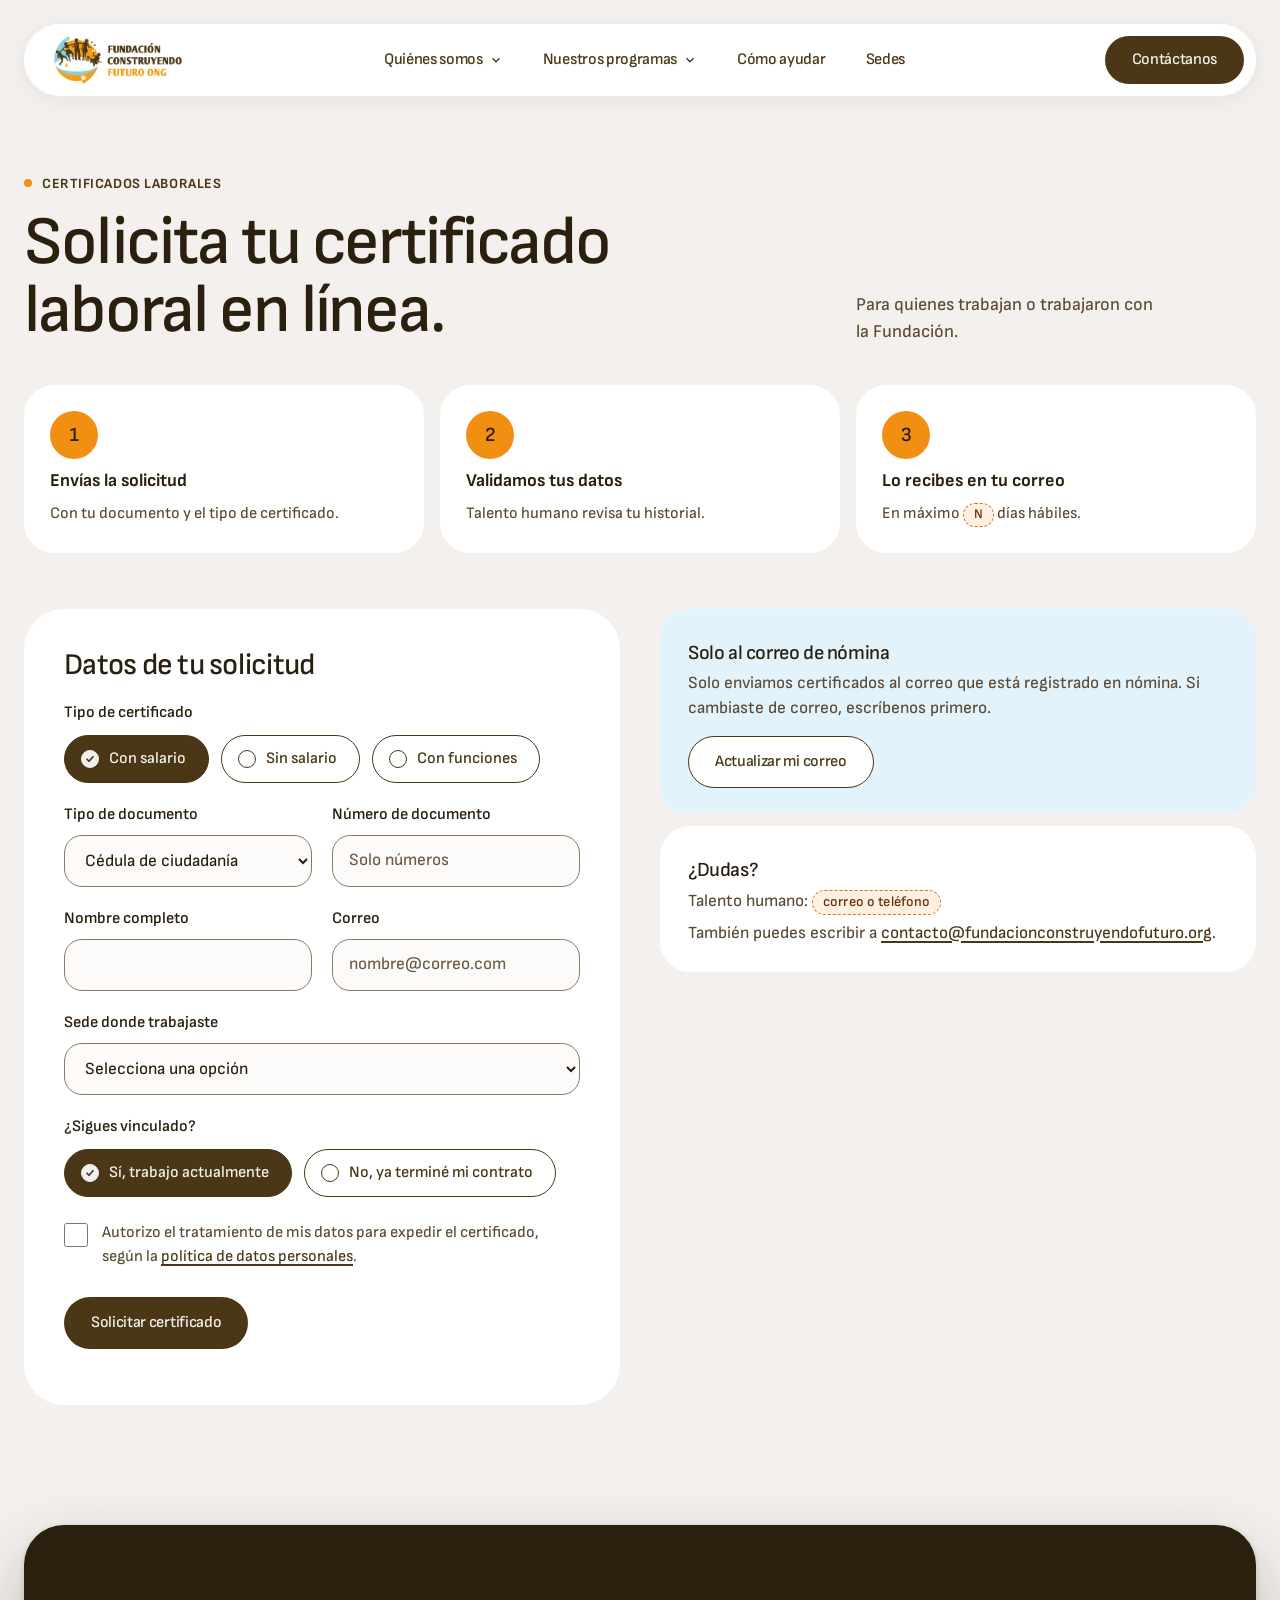
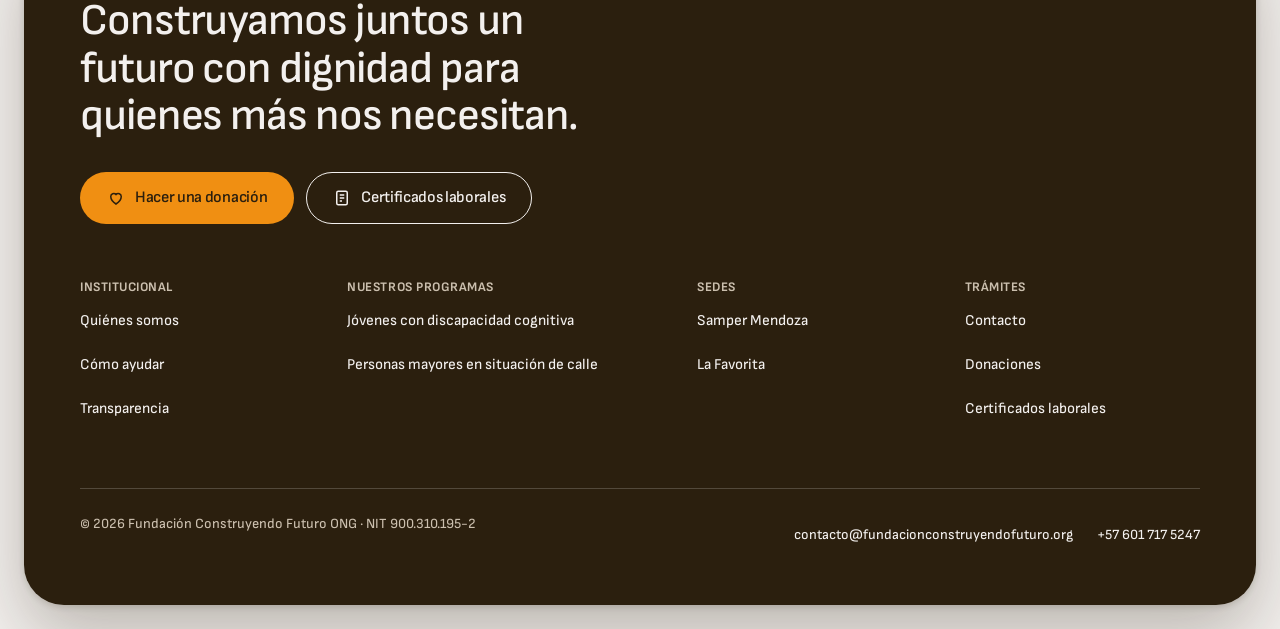
==== certificados.html @ d1c0255c "Web nueva Fundación Construyendo Futuro v1.2 (propuesta B, en revisión) Sitio estático de 10 páginas" ====
<!doctype html>
<html lang="es">
<head>
<meta charset="utf-8">
<meta name="viewport" content="width=device-width, initial-scale=1">
<title>Certificados laborales — Fundación Construyendo Futuro</title>
<meta name="description" content="Solicita en línea tu certificado laboral de la Fundación Construyendo Futuro. Se envía al correo registrado en nómina.">
<meta name="theme-color" content="#F3F0EE">
<meta name="robots" content="noindex, nofollow">
<meta property="og:title" content="Certificados laborales — Fundación Construyendo Futuro">
<meta property="og:description" content="Solicita en línea tu certificado laboral de la Fundación Construyendo Futuro. Se envía al correo registrado en nómina.">
<meta property="og:type" content="website">
<meta property="og:locale" content="es_CO">
<link rel="icon" href="assets/img/logo-fcf.png">
<link rel="preconnect" href="https://fonts.googleapis.com">
<link rel="preconnect" href="https://fonts.gstatic.com" crossorigin>
<link rel="stylesheet" href="https://fonts.googleapis.com/css2?family=Sofia+Sans:wght@400..800&amp;display=swap">
<link rel="stylesheet" href="assets/css/styles.css">
<script>document.documentElement.classList.add('js');</script>
</head>
<body>
<a class="skip-link" href="#contenido">Saltar al contenido</a>

<header class="site-header">
  <nav class="nav" aria-label="Principal">
    <a class="nav__brand" href="index.html" aria-label="Fundación Construyendo Futuro, inicio">
      <img src="assets/img/logo-fcf.png" alt="Fundación Construyendo Futuro ONG" width="133" height="52">
    </a>

    <button class="nav__toggle" type="button" data-nav-toggle aria-expanded="false" aria-controls="nav-panel" aria-label="Abrir menú">
      <svg class="ico-open" width="22" height="22" viewBox="0 0 24 24" aria-hidden="true" fill="none" stroke="currentColor" stroke-width="2.2" stroke-linecap="round"><path d="M4 7h16M4 12h16M4 17h16"/></svg>
      <svg class="ico-close" width="22" height="22" viewBox="0 0 24 24" aria-hidden="true" fill="none" stroke="currentColor" stroke-width="2.2" stroke-linecap="round"><path d="M6 6l12 12M18 6L6 18"/></svg>
    </button>

    <div class="nav__panel" id="nav-panel" data-nav-panel>
      <ul class="nav__links">
        <li class="dropdown" data-dropdown>
          <button class="nav__link" type="button" data-dropdown-btn aria-expanded="false" aria-controls="menu-quienes">Quiénes somos <svg class="nav__chevron" width="14" height="14" viewBox="0 0 24 24" aria-hidden="true" fill="none" stroke="currentColor" stroke-width="2.4"><path d="M6 9l6 6 6-6"/></svg></button>
          <div class="dropdown__menu" id="menu-quienes">
            <a class="dropdown__item" href="index.html#nosotros"><strong>Nuestro propósito</strong><span>A quién acompañamos y por qué</span></a>
            <a class="dropdown__item" href="transparencia.html"><strong>Transparencia</strong><span>Informes de gestión y política de datos</span></a>
          </div>
        </li>
        <li class="dropdown" data-dropdown>
          <button class="nav__link" type="button" data-dropdown-btn aria-expanded="false" aria-controls="menu-programas">Nuestros programas <svg class="nav__chevron" width="14" height="14" viewBox="0 0 24 24" aria-hidden="true" fill="none" stroke="currentColor" stroke-width="2.4"><path d="M6 9l6 6 6-6"/></svg></button>
          <div class="dropdown__menu" id="menu-programas">
            <a class="dropdown__item" href="programa-jovenes.html"><strong>Jóvenes con discapacidad cognitiva</strong><span>Nuestro primer programa</span></a>
            <a class="dropdown__item" href="programa-personas-mayores.html"><strong>Personas mayores</strong><span>En situación de calle</span></a>
          </div>
        </li>
        <li><a class="nav__link" href="como-ayudar.html">Cómo ayudar</a></li>
        <li><a class="nav__link" href="sedes.html">Sedes</a></li>
      </ul>
      <a class="btn btn-primary nav__cta" href="contacto.html">Contáctanos</a>
    </div>
  </nav>
</header>

<main id="contenido">

<section class="page-hero container-wide" aria-labelledby="h-cert">
  <div class="head" data-reveal>
    <div class="head__main">
      <span class="eyebrow">Certificados laborales</span>
      <h1 id="h-cert">Solicita tu certificado laboral en línea.</h1>
    </div>
    <p class="head__aside">Para quienes trabajan o trabajaron con la Fundación.</p>
  </div>

  <ol class="three-steps" style="list-style:none;padding:0">
    <li class="s" data-reveal><span class="n" aria-hidden="true">1</span><strong>Envías la solicitud</strong><p>Con tu documento y el tipo de certificado.</p></li>
    <li class="s" data-reveal><span class="n" aria-hidden="true">2</span><strong>Validamos tus datos</strong><p>Talento humano revisa tu historial.</p></li>
    <li class="s" data-reveal><span class="n" aria-hidden="true">3</span><strong>Lo recibes en tu correo</strong><p>En máximo <span class="pendiente">N</span> días hábiles.</p></li>
  </ol>

  <div class="form-layout">
    <div class="form-card" data-reveal>
      <form data-form data-webhook="" novalidate>
        <div class="form-body">
          <h2>Datos de tu solicitud</h2>
          <fieldset class="field">
            <legend>Tipo de certificado</legend>
            <div class="options"><div class="opt"><input type="radio" id="tipo-salario" name="tipo" value="salario" checked><label for="tipo-salario">Con salario</label></div><div class="opt"><input type="radio" id="tipo-sin-salario" name="tipo" value="sin-salario"><label for="tipo-sin-salario">Sin salario</label></div><div class="opt"><input type="radio" id="tipo-funciones" name="tipo" value="funciones"><label for="tipo-funciones">Con funciones</label></div></div>
          </fieldset>

          <div class="grid-2">
            <div class="field"><label for="tipo-doc">Tipo de documento</label>
              <select class="select" id="tipo-doc" name="tipo_documento" required>
                <option value="cc">Cédula de ciudadanía</option>
                <option value="ce">Cédula de extranjería</option>
                <option value="pasaporte">Pasaporte</option>
                <option value="ppt">PPT</option>
              </select><p class="error" role="alert"></p></div>
            <div class="field"><label for="num-doc">Número de documento</label>
              <input class="input" id="num-doc" name="numero_documento" type="text" inputmode="numeric" data-digits autocomplete="off" placeholder="Solo números" required>
              <p class="error" role="alert"></p></div>
          </div>
          <div class="grid-2">
            <div class="field"><label for="nombre">Nombre completo</label><input class="input" id="nombre" name="nombre" type="text" autocomplete="name" required><p class="error" role="alert"></p></div>
            <div class="field"><label for="correo">Correo</label><input class="input" id="correo" name="correo" type="email" autocomplete="email" required placeholder="nombre@correo.com" inputmode="email"><p class="error" role="alert"></p></div>
          </div>
          <div class="field"><label for="sede">Sede donde trabajaste</label>
            <select class="select" id="sede" name="sede" required>
              <option value="">Selecciona una opción</option>
              <option value="samper-mendoza">Samper Mendoza</option>
              <option value="la-favorita">La Favorita</option>
              <option value="administrativa">Área administrativa</option>
            </select><p class="error" role="alert"></p></div>

          <fieldset class="field">
            <legend>¿Sigues vinculado?</legend>
            <div class="options"><div class="opt"><input type="radio" id="vinculado-si" name="vinculado" value="si" checked><label for="vinculado-si">Sí, trabajo actualmente</label></div><div class="opt"><input type="radio" id="vinculado-no" name="vinculado" value="no"><label for="vinculado-no">No, ya terminé mi contrato</label></div></div>
          </fieldset>

          <div class="hp" aria-hidden="true"><label>No llenar este campo <input type="text" name="empresa_web" tabindex="-1" autocomplete="off"></label></div>

          <div class="consent">
            <div class="consent__row">
              <input type="checkbox" id="autoriza" name="autorizacion" required data-msg="Necesitamos tu autorización para procesar la solicitud.">
              <label for="autoriza">Autorizo el tratamiento de mis datos para expedir el certificado, según la <a href="transparencia.html#datos">política de datos personales</a>.</label>
            </div>
            <p class="error" role="alert"></p>
          </div>

          <div class="form-actions"><button class="btn btn-primary" type="submit">Solicitar certificado</button></div>
          <p class="form-status" role="status" aria-live="polite"></p>
        </div>

        <div class="thanks" role="status">
          <h2>Recibimos tu solicitud.</h2>
          <p>Te enviaremos el certificado al correo registrado en nómina en máximo <span class="pendiente">N</span> días hábiles.</p>
          <button class="btn btn-outline" type="button" data-again>Hacer otra solicitud</button>
        </div>
      </form>
    </div>

    <div class="aside-cards">
      <div class="info-card info-card--sky" data-reveal>
        
        <h3 style="margin-top:6px">Solo al correo de nómina</h3>
        <p>Solo enviamos certificados al correo que está registrado en nómina. Si cambiaste de correo, escríbenos primero.</p>
        <a class="btn btn-outline" href="contacto.html?motivo=otro" style="margin-top:8px">Actualizar mi correo</a>
      </div>
      <div class="info-card" data-reveal>
        
        <h3 style="margin-top:6px">¿Dudas?</h3>
        <p>Talento humano: <span class="pendiente">correo o teléfono</span></p>
        <p>También puedes escribir a <a href="mailto:contacto@fundacionconstruyendofuturo.org">contacto@fundacionconstruyendofuturo.org</a>.</p>
      </div>
    </div>
  </div>
</section>

</main>

<footer class="site-footer on-dark">
  <div class="footer__inner">
    <div class="footer__top">
      <p class="footer__claim">Construyamos juntos un futuro con dignidad para quienes más nos necesitan.</p>
      <div class="footer__actions">
        <a class="btn btn-donate" href="donaciones.html"><svg width="18" height="18" viewBox="0 0 24 24" aria-hidden="true" fill="none" stroke="currentColor" stroke-width="2"><path d="M12 20s-7-4.4-7-10a4 4 0 0 1 7-2.6A4 4 0 0 1 19 10c0 5.6-7 10-7 10z"/></svg> Hacer una donación</a>
        <a class="btn btn-outline-light" href="certificados.html"><svg width="18" height="18" viewBox="0 0 24 24" aria-hidden="true" fill="none" stroke="currentColor" stroke-width="2"><rect x="5" y="3" width="14" height="18" rx="2"/><path d="M9 8h6M9 12h6M9 16h3"/></svg> Certificados laborales</a>
      </div>
    </div>

    <div class="footer__cols">
      <nav class="footer__col" aria-labelledby="f-inst">
        <h2 id="f-inst">Institucional</h2>
        <a href="index.html#nosotros">Quiénes somos</a>
        <a href="como-ayudar.html">Cómo ayudar</a>
        <a href="transparencia.html">Transparencia</a>
      </nav>
      <nav class="footer__col footer__col--programs" aria-labelledby="f-prog">
        <h2 id="f-prog">Nuestros programas</h2>
        <a href="programa-jovenes.html">Jóvenes con discapacidad cognitiva</a>
        <a href="programa-personas-mayores.html">Personas mayores en situación de calle</a>
      </nav>
      <nav class="footer__col" aria-labelledby="f-sedes">
        <h2 id="f-sedes">Sedes</h2>
        <a href="sedes.html#samper-mendoza">Samper Mendoza</a>
        <a href="sedes.html#la-favorita">La Favorita</a>
      </nav>
      <nav class="footer__col" aria-labelledby="f-tram">
        <h2 id="f-tram">Trámites</h2>
        <a href="contacto.html">Contacto</a>
        <a href="donaciones.html">Donaciones</a>
        <a href="certificados.html">Certificados laborales</a>
      </nav>
    </div>

    <div class="footer__legal">
      <span>© 2026 Fundación Construyendo Futuro ONG · NIT 900.310.195-2</span>
      <span class="contact-links"><a href="mailto:contacto@fundacionconstruyendofuturo.org">contacto@fundacionconstruyendofuturo.org</a><a href="tel:+576017175247">+57 601 717 5247</a></span>
    </div>
  </div>
</footer>

<script src="assets/js/main.js" defer></script>
</body>
</html>
---- assets/css/styles.css ----
/* ==========================================================
   Fundación Construyendo Futuro ONG — styles.css
   Sistema de diseño: HANDOFF §3. Solo una fuente: Sofia Sans.
   ========================================================== */

/* ---------- Tokens ---------- */
:root {
  --ink: #2B1F0E;
  --brand-brown: #4B3616;
  --brand-orange: #F08F12;
  --brand-sky: #6CC0EB;
  --sky-soft: #E3F3FC;
  --orange-soft: #FDF1DD;
  --canvas: #F3F0EE;
  --canvas-lifted: #FCFBFA;
  --surface: #FFFFFF;
  --muted: #5C4A33;
  --hairline: #F1ECE4;
  --hairline-strong: #EAE3D8;
  --ghost: #E9E2D8;
  --footer-muted: #CBBFAE;

  --radius-pill: 999px;
  --radius-card: 30px;
  --radius-block: 40px;

  --ease-out: cubic-bezier(.2, .8, .2, 1);
  --ease-out-strong: cubic-bezier(.23, 1, .32, 1);

  --shadow-nav: 0 4px 24px rgba(43, 31, 14, .06);
  --shadow-pop: 0 24px 48px rgba(43, 31, 14, .14);
  --shadow-sat: 0 8px 20px rgba(43, 31, 14, .10);

  --maxw: 1240px;
  --maxw-wide: 1288px;
}

/* ---------- Base ---------- */
*, *::before, *::after { box-sizing: border-box; }

html { scroll-behavior: smooth; -webkit-text-size-adjust: 100%; }

body {
  margin: 0;
  background: var(--canvas);
  color: var(--ink);
  font-family: 'Sofia Sans', system-ui, -apple-system, 'Segoe UI', sans-serif;
  font-size: 1.125rem;
  font-weight: 450;
  line-height: 1.5;
  overflow-x: hidden;
}

img, svg { max-width: 100%; }
img { display: block; height: auto; }

a { color: var(--brand-brown); }
@media (hover: hover) and (pointer: fine) {
  a:hover { color: var(--ink); }
}


:focus-visible {
  outline: 3px solid var(--brand-brown);
  outline-offset: 3px;
}
/* En fondos oscuros el foco cambia de color para mantener contraste */
.on-dark :focus-visible { outline-color: var(--canvas); }

.skip-link {
  position: absolute;
  left: 16px;
  top: -80px;
  z-index: 100;
  background: var(--brand-brown);
  color: var(--canvas);
  padding: 12px 20px;
  border-radius: var(--radius-pill);
  text-decoration: none;
  font-weight: 600;
}
.skip-link:focus { top: 16px; }

.sr-only {
  position: absolute !important;
  width: 1px; height: 1px;
  margin: -1px; padding: 0;
  overflow: hidden;
  clip: rect(0, 0, 0, 0);
  white-space: nowrap;
  border: 0;
}

/* ---------- Tipografía ---------- */
h1, h2, h3, h4 { margin: 0; color: var(--ink); font-weight: 500; }

h1 { font-size: clamp(2.5rem, 6vw, 4.25rem); line-height: 1; letter-spacing: -0.03em; }
h2 { font-size: clamp(2rem, 4.2vw, 2.75rem); line-height: 1.08; letter-spacing: -0.025em; }
h3 { font-size: clamp(1.375rem, 2.4vw, 1.75rem); line-height: 1.2; letter-spacing: -0.02em; }

p { margin: 0; }
.lead { color: var(--muted); }
.num { font-variant-numeric: tabular-nums; }

/* Etiqueta (eyebrow) */
.eyebrow {
  display: inline-flex;
  align-items: center;
  gap: 10px;
  font-size: 0.875rem;
  font-weight: 700;
  letter-spacing: .04em;
  text-transform: uppercase;
  color: var(--brand-brown);
}
.eyebrow::before {
  content: "";
  width: 8px; height: 8px;
  border-radius: 50%;
  background: var(--brand-orange);
  flex: none;
}

/* ---------- Layout ---------- */
.container { max-width: var(--maxw); margin: 0 auto; padding: 0 24px; }
.container-wide { max-width: var(--maxw-wide); margin: 0 auto; padding: 0 24px; }

.section { padding-top: 120px; position: relative; }

/* Palabra gigante de fondo (decorativa, aria-hidden en el HTML) */
.ghost-word {
  position: absolute;
  top: 56px;
  font-size: clamp(6rem, 14vw, 11.25rem);
  font-weight: 600;
  letter-spacing: -0.04em;
  line-height: 1;
  color: var(--ghost);
  white-space: nowrap;
  pointer-events: none;
  user-select: none;
}

/* ---------- Botones ---------- */
.btn {
  display: inline-flex;
  align-items: center;
  justify-content: center;
  gap: 10px;
  min-height: 52px;
  padding: 0 26px;
  border-radius: var(--radius-pill);
  border: 1.5px solid transparent;
  font: inherit;
  font-weight: 500;
  font-size: 1rem;
  letter-spacing: -0.02em;
  text-decoration: none;
  cursor: pointer;
  transition: transform 160ms var(--ease-out), background-color 160ms var(--ease-out);
}
.btn:active { transform: scale(.97); }

/* .btn.btn-* (0,2,0 / 0,3,0 en hover) gana siempre, tanto para <a> como para <button>,  a reglas genéricas como
   `a:hover` o `.site-footer a`; así el color del texto nunca se pierde. */
.btn.btn-primary { color: var(--canvas); }
@media (hover: hover) and (pointer: fine) {
  .btn.btn-primary:hover { color: var(--canvas); }
}
.btn-primary { background: var(--brand-brown); }
@media (hover: hover) and (pointer: fine) {
  .btn-primary:hover { background: var(--ink); }
}


.btn.btn-outline { color: var(--brand-brown); }
@media (hover: hover) and (pointer: fine) {
  .btn.btn-outline:hover { color: var(--brand-brown); }
}

.btn-outline { background: var(--surface); border-color: var(--brand-brown); }
@media (hover: hover) and (pointer: fine) {
  .btn-outline:hover { background: var(--canvas-lifted); }
}


.btn.btn-donate { color: var(--ink); }
@media (hover: hover) and (pointer: fine) {
  .btn.btn-donate:hover { color: var(--ink); }
}

.btn-donate { background: var(--brand-orange); font-weight: 600; }
@media (hover: hover) and (pointer: fine) {
  .btn-donate:hover { background: #F59B2C; }
}


.btn.btn-outline-light { color: var(--canvas); }
@media (hover: hover) and (pointer: fine) {
  .btn.btn-outline-light:hover { color: var(--canvas); }
}

.btn-outline-light { border-color: var(--canvas); background: transparent; }
@media (hover: hover) and (pointer: fine) {
  .btn-outline-light:hover { background: rgba(243, 240, 238, .1); }
}


.btn svg { flex: none; }

/* Botón satélite (flecha pegada a los retratos circulares) */
.sat {
  position: absolute;
  width: 58px; height: 58px;
  border-radius: 50%;
  background: var(--surface);
  box-shadow: var(--shadow-sat);
  display: flex;
  align-items: center;
  justify-content: center;
  color: var(--ink);
  transition: transform 220ms var(--ease-out);
}
@media (hover: hover) and (pointer: fine) {
  .sat:hover { transform: translateX(4px); color: var(--ink); }
}


/* ---------- Retratos y marcadores de foto ---------- */
.portrait { position: relative; border-radius: 50%; overflow: hidden; }
.portrait img { width: 100%; height: 100%; object-fit: cover; transition: transform 400ms var(--ease-out-strong); }
@media (hover: hover) and (pointer: fine) {
  .portrait:hover img { transform: scale(1.03); }
}


/* ---------- Datos pendientes (HANDOFF §7) ---------- */
.pendiente {
  display: inline-block;
  border: 1.5px dashed #D9731A;
  background: #FFF0E2;
  color: #6B3410;
  border-radius: var(--radius-pill);
  padding: 1px 10px;
  font-size: .82em;
  font-weight: 600;
  letter-spacing: .01em;
}

.ph-img {
  background-color: #E6DED2;
  background-image:
    radial-gradient(circle at 30% 30%, rgba(255, 255, 255, .55), transparent 60%),
    repeating-linear-gradient(135deg, rgba(75, 54, 22, .05) 0 14px, transparent 14px 28px);
}

/* ==========================================================
   HEADER — cápsula flotante
   ========================================================== */
.site-header { padding: 24px 24px 0; position: relative; z-index: 50; }

.nav {
  max-width: var(--maxw);
  margin: 0 auto;
  background: var(--surface);
  border-radius: var(--radius-pill);
  box-shadow: var(--shadow-nav);
  padding: 10px 12px 10px 28px;
  display: flex;
  align-items: center;
  justify-content: space-between;
  gap: 12px 24px;
}

.nav__brand { display: flex; align-items: center; flex: none; }
.nav__brand img { height: 52px; width: auto; }

.nav__links {
  display: flex;
  align-items: center;
  gap: 4px 36px;
  list-style: none;
  margin: 0;
  padding: 0;
}

.nav__link {
  display: inline-flex;
  align-items: center;
  gap: 6px;
  min-height: 44px;
  padding: 0 2px;
  background: none;
  border: 0;
  font: inherit;
  font-size: 1rem;
  font-weight: 500;
  letter-spacing: -0.02em;
  color: var(--brand-brown);
  text-decoration: none;
  cursor: pointer;
}
@media (hover: hover) and (pointer: fine) {
  .nav__link:hover {
  color: var(--ink);
  text-decoration: underline;
  text-decoration-color: var(--brand-orange);
  text-decoration-thickness: 2px;
  text-underline-offset: 8px;
}
}

.nav__link[aria-current="page"] {
  color: var(--ink);
  text-decoration: underline;
  text-decoration-color: var(--brand-orange);
  text-decoration-thickness: 2px;
  text-underline-offset: 8px;
}

.nav__chevron { transition: transform 200ms var(--ease-out); }
.nav__link[aria-expanded="true"] .nav__chevron { transform: rotate(180deg); }

.nav__cta { flex: none; min-height: 48px; padding: 0 26px; }

/* Desplegable "Quiénes somos" */
.dropdown { position: relative; }

.dropdown__menu {
  position: absolute;
  top: 54px;
  left: -16px;
  z-index: 20;
  min-width: 270px;
  background: var(--surface);
  border-radius: 24px;
  box-shadow: var(--shadow-pop);
  padding: 8px;
  display: flex;
  flex-direction: column;
  opacity: 0;
  transform: translateY(-6px);
  visibility: hidden;
  pointer-events: none;
  transform-origin: top left;
  transition: opacity 120ms var(--ease-out), transform 120ms var(--ease-out), visibility 0s linear 120ms;
}
.dropdown.is-open .dropdown__menu {
  opacity: 1;
  transform: translateY(0);
  visibility: visible;
  pointer-events: auto;
  transition: opacity 180ms var(--ease-out), transform 180ms var(--ease-out), visibility 0s;
}

.dropdown__item {
  display: flex;
  flex-direction: column;
  gap: 2px;
  padding: 12px 16px;
  min-height: 44px;
  border-radius: 16px;
  text-decoration: none;
  color: var(--ink);
}
.dropdown__item strong { font-weight: 600; font-size: 1rem; }
.dropdown__item span { font-size: 0.875rem; color: var(--muted); }
@media (hover: hover) and (pointer: fine) {
  .dropdown__item:hover { background: var(--canvas-lifted); color: var(--ink); }
}


/* Botón hamburguesa (solo móvil) */
.nav__toggle {
  display: none;
  align-items: center;
  justify-content: center;
  width: 48px; height: 48px;
  border-radius: 50%;
  border: 0;
  background: var(--canvas);
  color: var(--brand-brown);
  cursor: pointer;
  transition: transform 160ms var(--ease-out);
}
.nav__toggle:active { transform: scale(.95); }
.nav__toggle .ico-close { display: none; }
.nav__toggle[aria-expanded="true"] .ico-open { display: none; }
.nav__toggle[aria-expanded="true"] .ico-close { display: block; }

/* Móvil / tablet: menú hamburguesa */
@media (max-width: 960px) {
  .nav {
    flex-wrap: wrap;
    border-radius: 32px;
    padding: 10px 12px 10px 20px;
  }
  .nav__toggle { display: inline-flex; margin-left: auto; }

  .nav__panel {
    display: none;
    flex-basis: 100%;
    flex-direction: column;
    gap: 8px;
    padding: 8px 8px 12px;
    border-top: 1px solid var(--hairline-strong);
    margin-top: 6px;
  }
  .nav__panel.is-open { display: flex; }

  .nav__links { flex-direction: column; align-items: stretch; gap: 0; }
  .nav__link { width: 100%; min-height: 52px; font-size: 1.125rem; justify-content: space-between; }
  .nav__link:hover, .nav__link[aria-current="page"] { text-decoration: none; }

  /* El desplegable pasa a ser un bloque en línea dentro del panel */
  .dropdown__menu {
    position: static;
    min-width: 0;
    box-shadow: none;
    background: var(--canvas-lifted);
    border-radius: 20px;
    display: none;
    opacity: 1;
    transform: none;
    visibility: visible;
    pointer-events: auto;
    transition: none;
  }
  .dropdown.is-open .dropdown__menu { display: flex; transition: none; }

  .nav__panel .btn { width: 100%; }
}
@media (min-width: 961px) {
  .nav__panel { display: contents; }
}

/* ==========================================================
   FOOTER
   ========================================================== */
.site-footer {
  background: var(--ink);
  color: var(--canvas);
  width: calc(100% - 48px);
  max-width: var(--maxw);
  margin: 120px auto 24px;
  border-radius: var(--radius-block);
  /* Sombra en dos capas: contacto cercano + elevación amplia, para que se despegue de la página */
  box-shadow: 0 2px 6px rgba(43, 31, 14, .16), 0 30px 70px rgba(43, 31, 14, .28);
  position: relative;
  overflow: hidden;
}
@media (max-width: 700px) {
  .site-footer { width: calc(100% - 24px); border-radius: 32px; margin-top: 88px; margin-bottom: 12px; }
}
.site-footer a:not(.btn) { color: var(--canvas); text-decoration: none; }
@media (hover: hover) and (pointer: fine) {
  .site-footer a:not(.btn):hover { text-decoration: underline; text-underline-offset: 4px; }
}


.footer__inner {
  padding: 72px 56px 48px;
  display: flex;
  flex-direction: column;
  gap: 56px;
}

.footer__top {
  display: flex;
  flex-wrap: wrap;
  justify-content: space-between;
  align-items: flex-end;
  gap: 32px;
}
.footer__claim {
  font-size: clamp(2rem, 4.2vw, 2.75rem);
  line-height: 1.08;
  font-weight: 500;
  letter-spacing: -0.025em;
  max-width: 720px;
  color: var(--canvas);
}
.footer__actions { display: flex; flex-wrap: wrap; gap: 12px; }
@media (hover: hover) and (pointer: fine) {
  .site-footer .btn:hover { text-decoration: none; }
}


.footer__cols {
  display: grid;
  grid-template-columns: repeat(auto-fit, minmax(min(190px, 100%), 1fr));
  gap: 32px;
}
.footer__col { display: flex; flex-direction: column; gap: 0; font-size: 0.9375rem; }
.footer__col h2 {
  font-size: 0.8125rem;
  font-weight: 700;
  letter-spacing: .04em;
  text-transform: uppercase;
  color: var(--footer-muted);
  margin-bottom: 6px;
}
.footer__col a { display: inline-flex; align-items: center; min-height: 44px; align-self: flex-start; }

@media (max-width: 700px) { .footer__inner { padding: 48px 24px 32px; gap: 40px; } }

.footer__legal {
  border-top: 1px solid rgba(243, 240, 238, .2);
  padding-top: 24px;
  display: flex;
  flex-wrap: wrap;
  justify-content: space-between;
  gap: 12px;
  font-size: 0.875rem;
  color: var(--footer-muted);
}

/* ---------- Movimiento reducido: apaga todo (HANDOFF §5) ---------- */
@media (prefers-reduced-motion: reduce) {
  html { scroll-behavior: auto; }
  *, *::before, *::after {
    transition: none !important;
    animation: none !important;
  }
}

/* ==========================================================
   COMPONENTES DE PÁGINA
   ========================================================== */

/* ---------- Encabezados de sección ---------- */
.head { display: flex; flex-wrap: wrap; gap: 24px 64px; align-items: flex-end; justify-content: space-between; position: relative; }
.head__main { flex: 1 1 520px; min-width: 0; }
.head__main h2, .head__main h1 { margin-top: 14px; max-width: 700px; }
.head__aside { flex: 0 1 400px; color: var(--muted); }

/* ---------- Hero (inicio) ---------- */
.hero { padding-top: 72px; }
.hero__grid { display: flex; flex-wrap: wrap; gap: 32px 64px; align-items: flex-end; justify-content: space-between; padding: 0 8px; }
.hero__title { flex: 1 1 620px; min-width: 0; display: flex; flex-direction: column; gap: 20px; }
.hero__side { flex: 0 1 380px; min-width: 0; display: flex; flex-direction: column; gap: 20px; color: var(--muted); }
.hero__ctas { display: flex; flex-wrap: wrap; gap: 12px; }

.frame { margin-top: 48px; position: relative; }
.frame__photo {
  height: clamp(320px, 46vw, 540px);
  border-radius: var(--radius-block);
  position: relative;
  overflow: hidden;
  padding: 28px;
  display: flex;
  justify-content: flex-end;
  align-items: flex-start;
}
.frame__photo img { position: absolute; inset: 0; width: 100%; height: 100%; object-fit: cover; }
.frame__badges {
  position: absolute; left: 32px; right: 32px; bottom: 32px;
  display: flex; flex-wrap: wrap; gap: 10px; align-items: flex-end;
}
@media (max-width: 700px) { .frame__badges { left: 16px; right: 16px; bottom: 16px; } }
.badge-card {
  background: var(--surface);
  border-radius: 28px;
  padding: 20px 26px;
  box-shadow: var(--shadow-pop);
  display: flex; flex-direction: column; gap: 4px;
  max-width: 420px;
}
.badge-card .kicker { display: inline-flex; align-items: center; gap: 8px; font-size: 0.8125rem; font-weight: 700; letter-spacing: .04em; text-transform: uppercase; color: var(--muted); }
.badge-card .kicker::before { content: ""; width: 7px; height: 7px; border-radius: 50%; background: var(--brand-sky); }
.badge-card strong { font-size: 1.375rem; font-weight: 600; letter-spacing: -0.02em; line-height: 1.2; }
.badge-card span.sub { font-size: 1rem; color: var(--muted); }
.pill { border-radius: var(--radius-pill); padding: 10px 20px; font-weight: 600; font-size: 1rem; }
.pill--orange { background: var(--brand-orange); color: var(--ink); }
.pill--white { background: var(--surface); color: var(--ink); }

/* ---------- Aliados ---------- */
.allies { display: flex; flex-wrap: wrap; align-items: center; gap: 12px 14px; padding: 40px 8px 0; }
.allies__label { font-size: 0.9375rem; color: var(--muted); margin-right: 10px; }

/* ---------- Tarjetas de valores (Quiénes somos) ---------- */
.lifted { background: var(--canvas-lifted); border-radius: var(--radius-block); padding: 12px; display: grid; grid-template-columns: repeat(auto-fit, minmax(min(240px, 100%), 1fr)); gap: 12px; margin-top: 48px; position: relative; }
.value-card { background: var(--surface); border-radius: var(--radius-card); padding: 32px; display: flex; flex-direction: column; gap: 12px; }
.value-card h3 { font-size: 1.5rem; }
.value-card p { color: var(--muted); font-size: 1.0625rem; }
.value-card--dark { background: var(--brand-brown); }
.value-card--dark h3 { color: var(--canvas); }
.value-card--dark p { color: #EADFCC; }
.value-card .ico { width: 52px; height: 52px; border-radius: 50%; background: var(--sky-soft); display: flex; align-items: center; justify-content: center; color: var(--brand-brown); }
.value-card--dark .ico { background: rgba(243, 240, 238, .12); color: var(--canvas); }

/* ---------- Programas en círculos con órbita ---------- */
.orbit { position: relative; margin-top: 64px; }
.orbit__svg { position: absolute; left: 0; top: 0; width: 100%; height: auto; pointer-events: none; display: none; }
@media (min-width: 1100px) { .orbit__svg { display: block; } }
.orbit__path { fill: none; stroke: var(--brand-orange); stroke-width: 1.5; }
.circles { position: relative; display: grid; grid-template-columns: repeat(auto-fit, minmax(min(250px, 100%), 1fr)); gap: 48px 24px; }
.circle-item { display: flex; flex-direction: column; align-items: center; text-align: center; gap: 14px; }
.circle-item .wrap { position: relative; width: 240px; height: 240px; }
.circle-item .portrait { width: 240px; height: 240px; }
.circle-item .sat { right: -6px; bottom: 18px; }
.circle-item h3 { font-size: 1.5rem; }
.circle-item p { font-size: 1rem; color: var(--muted); max-width: 270px; }
.tag { font-size: 0.8125rem; font-weight: 700; letter-spacing: .04em; text-transform: uppercase; color: var(--muted); }
.tag::before { content: "• "; }

/* ---------- Modelo de atención ---------- */
.panel { background: var(--canvas-lifted); border-radius: var(--radius-block); padding: 64px 48px; position: relative; overflow: hidden; }
@media (max-width: 700px) { .panel { padding: 40px 24px; } }
.steps { position: relative; margin-top: 56px; }
.steps__line { position: absolute; left: 36px; right: 36px; top: 35px; border-top: 1.5px dashed var(--brand-orange); }
@media (max-width: 700px) { .steps__line { display: none; } }
.steps ol { position: relative; list-style: none; margin: 0; padding: 0; display: grid; grid-template-columns: repeat(auto-fit, minmax(min(230px, 100%), 1fr)); gap: 32px 24px; }
.step { display: flex; flex-direction: column; gap: 12px; }
.step__n { width: 72px; height: 72px; border-radius: 50%; background: var(--surface); border: 1.5px solid var(--brand-brown); display: flex; align-items: center; justify-content: center; font-size: 1.625rem; font-weight: 600; font-variant-numeric: tabular-nums; }
.step--last .step__n { background: var(--brand-orange); border-color: var(--brand-orange); }
.step strong { font-size: 1.375rem; font-weight: 600; letter-spacing: -0.02em; line-height: 1.2; }
.step span.d { color: var(--muted); font-size: 1rem; }

/* ---------- Sedes (inicio) ---------- */
.sedes-home { display: grid; grid-template-columns: repeat(auto-fit, minmax(min(320px, 100%), 1fr)); gap: 48px; margin-top: 56px; position: relative; }
.sede-mini { display: flex; flex-wrap: wrap; gap: 28px; align-items: center; }
.sede-mini .wrap { position: relative; width: 300px; height: 300px; flex: none; max-width: 100%; }
.sede-mini .portrait { width: 100%; height: 100%; }
.sede-mini .sat { right: 4px; bottom: 24px; width: 60px; height: 60px; }
.sede-mini__text { flex: 1 1 220px; min-width: 0; display: flex; flex-direction: column; gap: 8px; }
.sede-mini__text span.d { color: var(--muted); font-size: 1rem; }

/* ---------- Páginas interiores ---------- */
.page-hero { padding-top: 72px; }
.page-hero .head__main { flex-basis: 640px; }
.page-hero h1 { max-width: 820px; }
.page-hero .head__aside { font-size: 1.125rem; }
.page-tabs { display: flex; flex-wrap: wrap; gap: 12px; margin-top: 40px; }
.tab { display: inline-flex; align-items: center; min-height: 48px; padding: 0 22px; border-radius: var(--radius-pill); border: 1.5px solid var(--brand-brown); background: var(--surface); color: var(--brand-brown); text-decoration: none; font-weight: 500; transition: transform 160ms var(--ease-out); }
.tab:active { transform: scale(.97); }
@media (hover: hover) and (pointer: fine) {
  .tab:hover { background: var(--canvas-lifted); color: var(--brand-brown); }
}


/* ---------- Bloques de programa ---------- */
.program { display: grid; grid-template-columns: repeat(auto-fit, minmax(min(320px, 100%), 1fr)); gap: 48px 72px; align-items: center; padding-top: 96px; }
.program--flip .program__media { order: 2; }
@media (max-width: 740px) { .program--flip .program__media { order: 0; } }
.program__media .wrap { position: relative; width: min(380px, 100%); margin: 0 auto; }
.program__media .portrait { width: 100%; aspect-ratio: 1; }
.program__num { position: absolute; top: 4px; left: 4px; z-index: 2; width: 64px; height: 64px; border-radius: 50%; background: var(--brand-orange); color: var(--ink); display: flex; align-items: center; justify-content: center; font-size: 1.5rem; font-weight: 600; font-variant-numeric: tabular-nums; }
.program__body { display: flex; flex-direction: column; gap: 16px; }
.program__body > p { color: var(--muted); }
.lists { display: grid; grid-template-columns: repeat(auto-fit, minmax(min(220px, 100%), 1fr)); gap: 12px; margin-top: 8px; }
.list-card { border-radius: var(--radius-card); padding: 24px; background: var(--sky-soft); }
.list-card--warm { background: var(--orange-soft); }
.list-card h4 { font-size: 0.9375rem; font-weight: 700; letter-spacing: .04em; text-transform: uppercase; color: var(--brand-brown); margin-bottom: 12px; }
.checks { list-style: none; margin: 0; padding: 0; display: flex; flex-direction: column; gap: 8px; font-size: 1rem; }
.checks li { display: flex; gap: 10px; align-items: flex-start; }
.checks li::before { content: ""; flex: none; width: 18px; height: 18px; margin-top: 4px; border-radius: 50%; background: var(--brand-brown) url("data:image/svg+xml,%3Csvg xmlns='http://www.w3.org/2000/svg' viewBox='0 0 24 24' fill='none' stroke='%23F3F0EE' stroke-width='3.2' stroke-linecap='round' stroke-linejoin='round'%3E%3Cpath d='M6 12.5l4 4 8-9'/%3E%3C/svg%3E") center / 12px no-repeat; }
.chip { display: inline-flex; align-items: center; min-height: 36px; padding: 0 16px; border-radius: var(--radius-pill); background: var(--surface); border: 1px solid #E3D9CA; font-size: 0.9375rem; font-weight: 600; color: var(--brand-brown); }
.chips { display: flex; flex-wrap: wrap; gap: 8px; }

/* ---------- Bloque de llamado a la acción ---------- */
.cta-band { background: var(--brand-sky); border-radius: var(--radius-block); padding: 56px 48px; display: flex; flex-wrap: wrap; gap: 24px 40px; align-items: center; justify-content: space-between; }
@media (max-width: 700px) { .cta-band { padding: 36px 24px; } }
.cta-band h2 { max-width: 640px; }
.cta-band .actions { display: flex; flex-wrap: wrap; gap: 12px; }

/* ---------- Sedes (página) ---------- */
.sede { padding-top: 96px; }
.sede__grid { display: grid; grid-template-columns: repeat(auto-fit, minmax(min(320px, 100%), 1fr)); gap: 40px; align-items: start; margin-top: 32px; }
.sede__photo { height: clamp(300px, 36vw, 440px); border-radius: var(--radius-block); position: relative; overflow: hidden; padding: 24px; display: flex; justify-content: flex-end; align-items: flex-start; }
.sede__photo img { position: absolute; inset: 0; width: 100%; height: 100%; object-fit: cover; }
.sede__info { display: flex; flex-direction: column; gap: 20px; }
.sede__info > p { color: var(--muted); }
.ficha { display: grid; grid-template-columns: repeat(auto-fit, minmax(min(200px, 100%), 1fr)); gap: 8px; margin: 0; }
.ficha > div { background: var(--surface); border-radius: 24px; padding: 18px 22px; display: flex; flex-direction: column; gap: 2px; }
.ficha dt { font-size: 0.8125rem; font-weight: 700; letter-spacing: .04em; text-transform: uppercase; color: var(--muted); }
.ficha dd { margin: 0; font-size: 1.125rem; font-weight: 500; }
.gallery { display: flex; flex-wrap: wrap; gap: 20px; margin-top: 8px; }
.gallery figure { margin: 0; display: flex; flex-direction: column; align-items: center; gap: 8px; font-size: 0.9375rem; color: var(--muted); }
.gallery .portrait { width: 132px; height: 132px; }
.map { margin-top: 28px; border-radius: var(--radius-block); min-height: 260px; padding: 24px; display: flex; flex-direction: column; justify-content: space-between; align-items: flex-start; gap: 16px; }
.map h3 { font-size: 1.375rem; }

/* ---------- Transparencia ---------- */
.report-featured { margin-top: 48px; background: var(--brand-brown); color: var(--canvas); border-radius: var(--radius-block); padding: 48px; display: flex; flex-wrap: wrap; gap: 24px 48px; align-items: center; justify-content: space-between; }
@media (max-width: 700px) { .report-featured { padding: 32px 24px; } }
.report-featured h3 { color: var(--canvas); }
.report-featured .eyebrow { color: var(--canvas); }
.report-featured p { color: #EADFCC; max-width: 520px; }
.report-featured .big { font-size: clamp(3.5rem, 9vw, 6rem); font-weight: 500; letter-spacing: -0.04em; line-height: 1; font-variant-numeric: tabular-nums; }
.report-grid { display: grid; grid-template-columns: repeat(auto-fit, minmax(min(240px, 100%), 1fr)); gap: 16px; margin-top: 24px; }
.doc-card { background: var(--surface); border-radius: var(--radius-card); padding: 28px; display: flex; flex-direction: column; gap: 14px; align-items: flex-start; }
.doc-card .yr { font-size: 2.5rem; font-weight: 500; letter-spacing: -0.03em; line-height: 1; font-variant-numeric: tabular-nums; }
.doc-card .meta { font-size: 0.9375rem; color: var(--muted); }
.btn[aria-disabled="true"] { cursor: not-allowed; opacity: .65; }
.btn[aria-disabled="true"]:active { transform: none; }
.policy { margin-top: 24px; display: grid; grid-template-columns: repeat(auto-fit, minmax(min(300px, 100%), 1fr)); gap: 16px; }
.policy__box { background: var(--surface); border-radius: var(--radius-card); padding: 32px; display: flex; flex-direction: column; gap: 14px; align-items: flex-start; }
.policy__box h3 { font-size: 1.375rem; }
.policy__box p, .policy__box li { color: var(--muted); font-size: 1.0625rem; }
.policy__box ul { margin: 0; padding-left: 20px; display: flex; flex-direction: column; gap: 6px; }
.draft { display: inline-flex; align-self: flex-start; align-items: center; gap: 8px; background: var(--orange-soft); border: 1.5px dashed #D9731A; color: #6B3410; border-radius: var(--radius-pill); padding: 6px 16px; font-size: 0.875rem; font-weight: 600; }
.deadline { display: grid; grid-template-columns: repeat(auto-fit, minmax(min(160px, 100%), 1fr)); gap: 12px; width: 100%; }
.deadline > div { background: var(--sky-soft); border-radius: 24px; padding: 18px 22px; }
.deadline strong { display: block; font-size: 1.75rem; font-weight: 500; letter-spacing: -0.02em; }
.deadline span { font-size: 0.875rem; color: var(--muted); }

/* ---------- Formularios ---------- */
.form-layout { display: grid; grid-template-columns: repeat(auto-fit, minmax(min(320px, 100%), 1fr)); gap: 40px; margin-top: 56px; align-items: start; }
.aside-cards { display: flex; flex-direction: column; gap: 12px; }
.info-card { background: var(--surface); border-radius: var(--radius-card); padding: 26px 28px; display: flex; flex-direction: column; gap: 6px; align-items: flex-start; }
.info-card--sky { background: var(--sky-soft); }
.info-card--warm { background: var(--orange-soft); }
.info-card h3 { font-size: 1.25rem; }
.info-card p, .info-card address { font-size: 1.0625rem; color: var(--muted); font-style: normal; }

.form-card { background: var(--surface); border-radius: var(--radius-block); padding: 40px; }
@media (max-width: 700px) { .form-card { padding: 28px 22px; } }
.form-card h2 { font-size: 1.875rem; }
.field { display: flex; flex-direction: column; gap: 8px; margin-top: 20px; }
.field > label { font-weight: 600; font-size: 1rem; }
fieldset.field { border: 0; padding: 0; margin: 20px 0 0; min-width: 0; }
fieldset.field > legend { font-weight: 600; font-size: 1rem; padding: 0; margin-bottom: 10px; }
.field .hint { font-size: 0.875rem; color: var(--muted); font-weight: 450; }
.input, .select, .textarea {
  width: 100%; min-height: 52px;
  border: 1.5px solid #8A7A62; border-radius: 18px;
  background: var(--canvas-lifted);
  padding: 12px 16px;
  font: inherit; font-size: 1.0625rem; color: var(--ink);
  transition: border-color 160ms var(--ease-out), background-color 160ms var(--ease-out);
}
.textarea { min-height: 140px; resize: vertical; }
@media (hover: hover) and (pointer: fine) {
  .input:hover, .select:hover, .textarea:hover { border-color: var(--brand-brown); }
}

.input:focus-visible, .select:focus-visible, .textarea:focus-visible { outline: 3px solid var(--brand-brown); outline-offset: 2px; background: var(--surface); }
.field.has-error .input, .field.has-error .select, .field.has-error .textarea { border-color: #A3361B; background: #FFF6F3; }
.error { color: #8C2A12; font-size: 0.9375rem; font-weight: 600; display: none; }
.field.has-error .error, .consent.has-error .error { display: block; }
.grid-2 { display: grid; grid-template-columns: repeat(auto-fit, minmax(min(240px, 100%), 1fr)); gap: 0 20px; }

/* Opciones tipo píldora (radio) */
.options { display: flex; flex-wrap: wrap; gap: 12px; }
.opt { position: relative; }
/* El input queda oculto pero accesible; el clic lo recibe SOLO la etiqueta (sin superposición). */
.opt input { position: absolute; opacity: 0; width: 1px; height: 1px; margin: 0; pointer-events: none; }
.opt label {
  display: inline-flex; align-items: center; gap: 10px; min-height: 48px; padding: 0 22px 0 16px;
  border-radius: var(--radius-pill); border: 1.5px solid var(--brand-brown);
  background: var(--surface); color: var(--brand-brown);
  font-weight: 500; font-size: 1rem; cursor: pointer;
  transition: transform 160ms var(--ease-out), background-color 160ms var(--ease-out);
}
@media (hover: hover) and (pointer: fine) {
  .opt input:hover + label { background: var(--canvas-lifted); }
}

.opt input:checked + label { background: var(--brand-brown); color: var(--canvas); }
.opt label:active { transform: scale(.97); }
.opt input:focus-visible + label { outline: 3px solid var(--brand-brown); outline-offset: 3px; }

.consent { margin-top: 24px; display: flex; flex-direction: column; gap: 8px; }
.consent__row { display: flex; gap: 14px; align-items: flex-start; }
.consent input { flex: none; width: 24px; height: 24px; margin: 2px 0 0; accent-color: var(--brand-brown); }
.consent label { font-size: 1rem; color: var(--muted); }
.consent.has-error .consent__row { outline: 2px solid #A3361B; outline-offset: 6px; border-radius: 8px; }
.form-actions { margin-top: 28px; display: flex; flex-wrap: wrap; gap: 12px; align-items: center; }
.hp { position: absolute; left: -9999px; width: 1px; height: 1px; overflow: hidden; }
.form-status { margin-top: 16px; font-size: 1rem; }
.form-status.is-error { color: #8C2A12; font-weight: 600; }

.thanks { display: none; padding: 24px 0; }
.thanks h2 { font-size: 2.125rem; margin-bottom: 12px; }
.thanks p { color: var(--muted); margin-bottom: 24px; }
.form-card.is-sent .form-body { display: none; }
.form-card.is-sent .thanks { display: block; }

.notice { background: var(--orange-soft); border-radius: 24px; padding: 18px 22px; font-size: 1rem; color: #4B2E0A; margin-top: 16px; display: none; }
.notice.is-visible { display: block; }

/* ---------- Donaciones ---------- */
.ways { display: grid; grid-template-columns: repeat(auto-fit, minmax(min(260px, 100%), 1fr)); gap: 16px; margin-top: 48px; }
.way { background: var(--surface); border-radius: var(--radius-card); padding: 30px; display: flex; flex-direction: column; gap: 8px; }
.way h3 { font-size: 1.5rem; }
.way p { color: var(--muted); font-size: 1.0625rem; }
.amounts { display: flex; flex-wrap: wrap; gap: 12px; }
.donate-submit { width: 100%; min-height: 60px; font-size: 1.125rem; margin-top: 28px; }

/* ---------- Certificados ---------- */
.three-steps { display: grid; grid-template-columns: repeat(auto-fit, minmax(min(240px, 100%), 1fr)); gap: 16px; margin-top: 40px; }
.three-steps .s { background: var(--surface); border-radius: var(--radius-card); padding: 26px; display: flex; flex-direction: column; gap: 8px; }
.three-steps .s .n { width: 48px; height: 48px; border-radius: 50%; background: var(--brand-orange); display: flex; align-items: center; justify-content: center; font-weight: 600; font-size: 1.25rem; font-variant-numeric: tabular-nums; }
.three-steps .s p { color: var(--muted); font-size: 1rem; }

/* ==========================================================
   ANIMACIÓN (HANDOFF §5) — transform y opacity
   Todo queda visible si no hay JS: las reglas dependen de .js
   ========================================================== */
.js [data-reveal] {
  opacity: 0;
  transform: translateY(20px);
  transition: opacity 500ms var(--ease-out-strong), transform 500ms var(--ease-out-strong);
  transition-delay: calc(var(--i, 0) * 70ms);
}
.js [data-reveal].is-in { opacity: 1; transform: none; }

.js .orbit__path { stroke-dasharray: 1; stroke-dashoffset: 1; transition: stroke-dashoffset 1200ms var(--ease-out-strong); }
.js .orbit.is-in .orbit__path { stroke-dashoffset: 0; }

@media (prefers-reduced-motion: reduce) {
  .js [data-reveal] { opacity: 1; transform: none; }
  .js .orbit__path { stroke-dashoffset: 0; }
}

/* ---------- Ajustes finales ---------- */
.portrait.ph-img { display: flex; align-items: center; justify-content: center; text-align: center; padding: 12px; }
.portrait.ph-img .pendiente { max-width: 100%; }
.ghost-word--left { left: -12px; }
.ghost-word--right { right: -24px; }
.section { overflow-x: clip; }
.way .ico { width: 52px; height: 52px; border-radius: 50%; background: var(--sky-soft); display: flex; align-items: center; justify-content: center; color: var(--brand-brown); margin-bottom: 8px; }
.way .tag { display: none; }
.hint .pendiente, .info-card .pendiente { margin-top: 2px; }

/* ==========================================================
   v2 — programas separados, cómo ayudar, footer flotante
   ========================================================== */

/* Footer: enlaces de la legal y columna de programas */
.footer__legal a { color: var(--footer-muted); text-decoration: underline; text-underline-offset: 3px; }
@media (hover: hover) and (pointer: fine) {
  .footer__legal a:hover { color: var(--canvas); }
}

.footer__col--programs a { align-self: stretch; line-height: 1.25; padding: 10px 0; }
.footer__cols { grid-template-columns: repeat(auto-fit, minmax(min(200px, 100%), 1fr)); }
@media (min-width: 1000px) { .footer__cols { grid-template-columns: 1fr 1.35fr 1fr 1fr; } }

/* Programas: índice con dos tarjetas */
.prog-grid { display: grid; grid-template-columns: repeat(auto-fit, minmax(min(340px, 100%), 1fr)); gap: 24px; margin-top: 56px; }
.prog-card { background: var(--surface); border-radius: var(--radius-block); padding: 40px; display: flex; flex-direction: column; gap: 16px; align-items: flex-start; }
@media (max-width: 700px) { .prog-card { padding: 28px 22px; } }
.prog-card h2 { font-size: clamp(1.75rem, 3.2vw, 2.25rem); }
.prog-card > p { color: var(--muted); }
.prog-card .btn { margin-top: 8px; }
.prog-card__media .portrait { width: 200px; height: 200px; }

/* Programas en el inicio: dos círculos grandes unidos por una órbita */
.circles--two { grid-template-columns: repeat(auto-fit, minmax(min(300px, 100%), 1fr)); gap: 56px 48px; }
.circle-item--big .wrap, .circle-item--big .portrait { width: 300px; height: 300px; max-width: 100%; }
.circle-item--big .sat { right: 6px; bottom: 26px; width: 62px; height: 62px; }
.circle-item--big p { max-width: 440px; font-size: 1.0625rem; }
.circle-item--big .btn { margin-top: 6px; }
.orbit--two { margin-top: 56px; }
.orbit--two .orbit__svg { top: 40px; }

/* Cómo ayudar: cuatro formas conectadas por una línea */
.connect { position: relative; margin-top: 56px; }
.connect__line { position: absolute; left: 60px; right: calc(25% - 24px); top: 35px; border-top: 1.5px dashed var(--brand-orange); }
@media (max-width: 1000px) { .connect__line { display: none; } }
.connect__list { position: relative; list-style: none; margin: 0; padding: 0; display: grid; grid-template-columns: repeat(auto-fit, minmax(min(240px, 100%), 1fr)); gap: 40px 20px; }
.connect__item { display: flex; flex-direction: column; align-items: flex-start; gap: 10px; }
.connect__node { width: 72px; height: 72px; border-radius: 50%; background: var(--surface); border: 1.5px solid var(--brand-brown); display: flex; align-items: center; justify-content: center; color: var(--brand-brown); box-shadow: 0 0 0 8px var(--canvas); }
.connect__item--last .connect__node { background: var(--brand-orange); border-color: var(--brand-orange); color: var(--ink); }
.connect__item h3 { font-size: 1.5rem; }
.connect__item p { color: var(--muted); font-size: 1rem; flex: 1; }
.connect__item .btn { margin-top: 6px; min-height: 48px; }

.info-card--wide { padding: 36px 40px; }
.info-card--wide p { max-width: 720px; }

/* Sedes: dirección y mapa */
.map__addr { display: flex; flex-wrap: wrap; align-items: center; gap: 16px 24px; font-size: 1.125rem; }
.gallery--wide { gap: 28px; margin-top: 40px; }
.gallery--wide .portrait { width: 200px; height: 200px; }

/* Texto largo (correos, enlaces) nunca fuerza el ancho de la página */
main p, main a, main li, main dd, .footer__legal a { overflow-wrap: anywhere; }
.footer__legal .contact-links { display: flex; flex-wrap: wrap; gap: 0 24px; }
.footer__legal .contact-links a { display: inline-flex; align-items: center; min-height: 44px; }

/* ==========================================================
   Pasada de pulido (Emil · Impeccable · Taste · Apple Design)
   ========================================================== */

/* Superficies del navegador que también llevan el diseño (Impeccable) */
::selection { background: var(--brand-orange); color: var(--ink); }
input, textarea, select { caret-color: var(--brand-brown); }
::placeholder { color: #6B5A44; opacity: 1; }          /* 6,4:1; el nativo quedaba en 4,46:1 */
html { scrollbar-color: #B9AB96 var(--canvas); }
a { text-underline-offset: .18em; text-decoration-thickness: 1.5px; }

/* Tipografía: titulares equilibrados, párrafos sin viudas, medida cómoda (65 ch) */
h1, h2, h3, .footer__claim { text-wrap: balance; }
p, li, dd { text-wrap: pretty; }
.program__body > p, .policy__box p, .info-card p, .way p, .prog-card > p, .circle-item p { max-width: 65ch; }

/* Emil: pulsar un botón satélite se siente; el hover queda solo para puntero fino */
.sat:active { transform: scale(.94); }


/* ==========================================================
   v1.2 — auditoría con Apple Design (HIG)
   ========================================================== */

/* accessibility.md > Vision: "Convey information with more than color alone".
   La opción elegida lleva un círculo con marca, además del cambio de color. */
.opt label::before {
  content: "";
  flex: none;
  width: 18px; height: 18px;
  border-radius: 50%;
  border: 1.5px solid currentColor;
  transition: background-color 160ms var(--ease-out), border-color 160ms var(--ease-out);
}
.opt input:checked + label::before {
  background: var(--canvas) url("data:image/svg+xml,%3Csvg xmlns='http://www.w3.org/2000/svg' viewBox='0 0 24 24' fill='none' stroke='%234B3616' stroke-width='3.4' stroke-linecap='round' stroke-linejoin='round'%3E%3Cpath d='M6 12.5l4 4 8-9'/%3E%3C/svg%3E") center / 12px no-repeat;
  border-color: var(--canvas);
}

/* Táctil: resalte de toque con la paleta y sin retraso de doble toque */
a, button, .opt label { -webkit-tap-highlight-color: rgba(75, 54, 22, .14); touch-action: manipulation; }

/* accessibility.md > Vision: "higher contrast color scheme when... Increase Contrast" */
@media (prefers-contrast: more) {
  :root { --muted: #3A2D1A; --footer-muted: #EFE7DA; --hairline-strong: #8A7A62; }
  .input, .select, .textarea { border-color: var(--ink); border-width: 2px; }
  .pendiente { border-style: solid; background: #FFE3CC; }
  .btn-outline, .tab, .opt label { border-width: 2px; }
  .nav { box-shadow: 0 0 0 1.5px var(--ink); }
  .site-footer { box-shadow: 0 0 0 2px var(--ink); }
}

/* Colores forzados (Windows, alto contraste): el estado no puede depender del fondo */
@media (forced-colors: active) {
  .btn, .tab, .opt label, .sat, .nav { border: 2px solid ButtonText; }
  .opt input:checked + label { outline: 3px solid Highlight; outline-offset: 2px; }
  .opt input:checked + label::before { background: Highlight; border-color: Highlight; }
  .pendiente, .draft { border: 2px dashed CanvasText; }
  .site-footer { border: 2px solid CanvasText; }
}

/* Texto al 200 %: una palabra larga puede partirse (con guion) en vez de salirse de la pantalla */
h1, h2, h3, h4, .footer__claim { hyphens: auto; overflow-wrap: anywhere; }
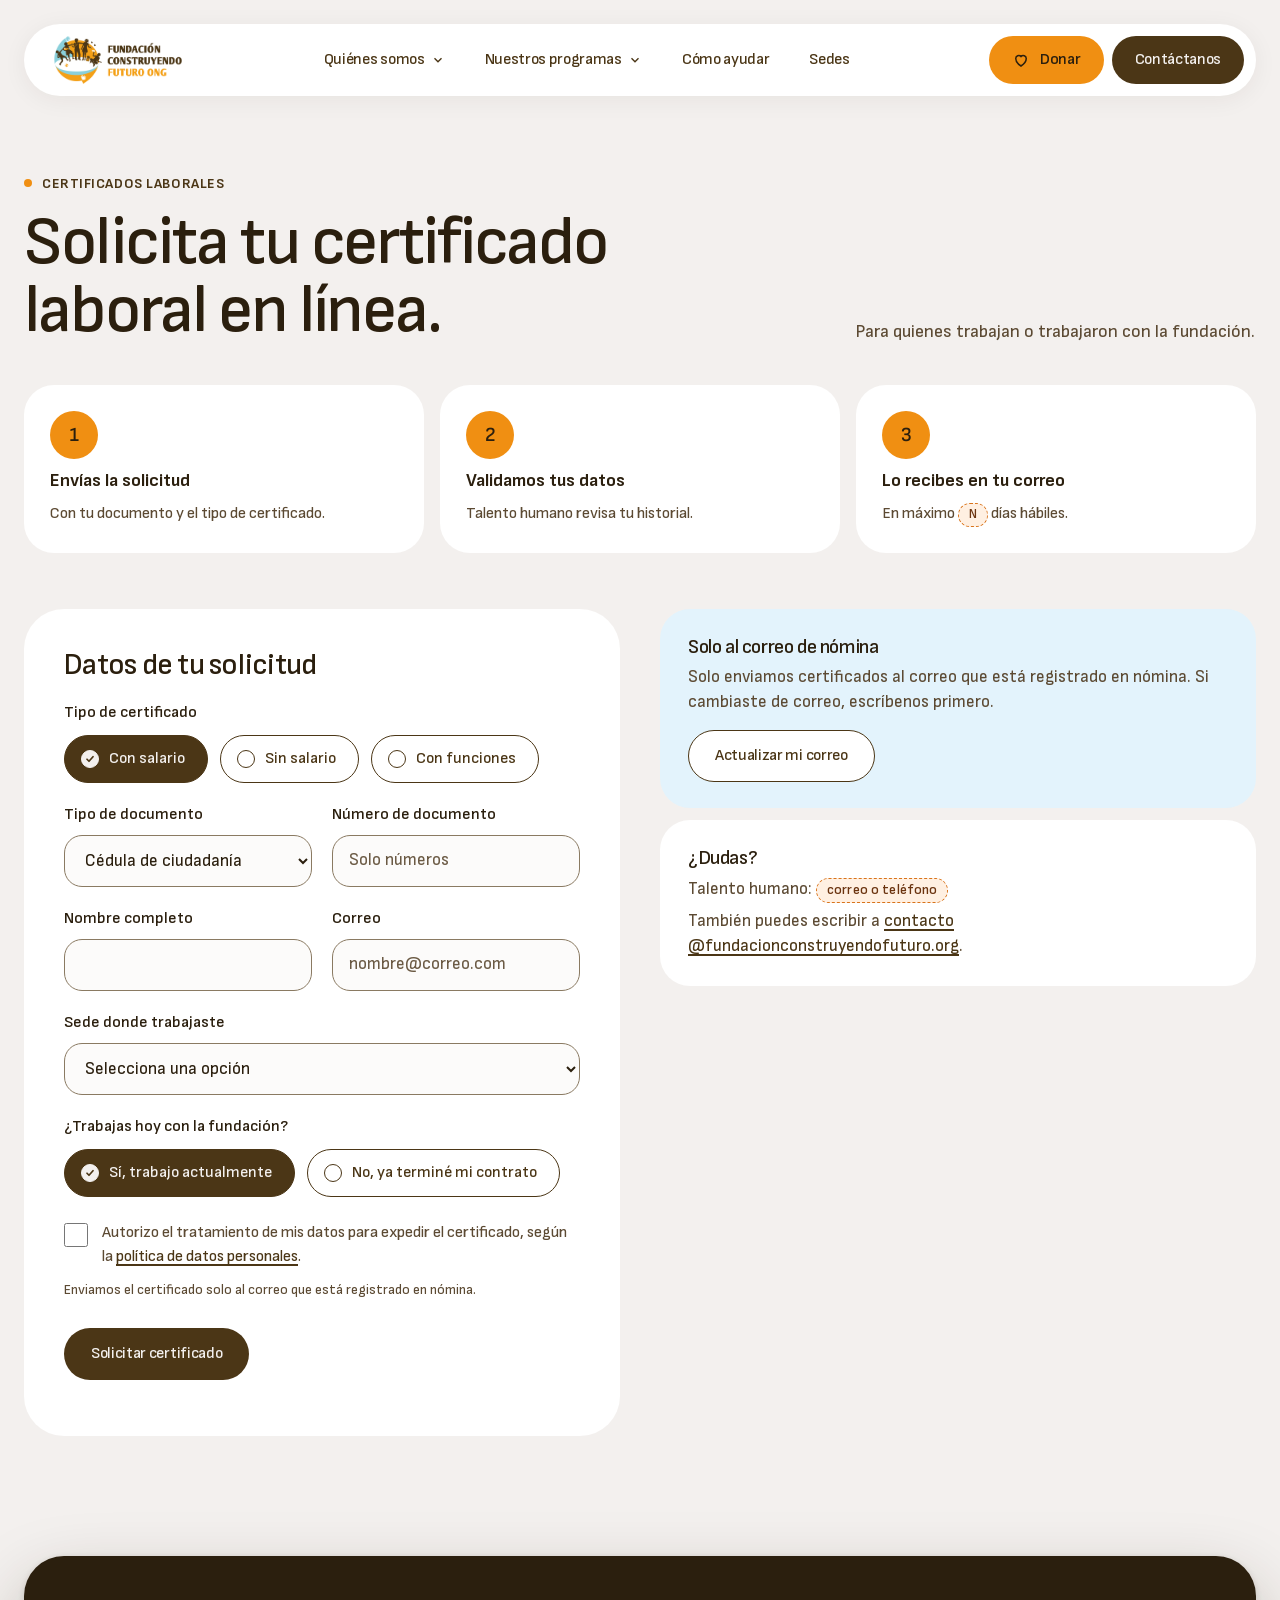
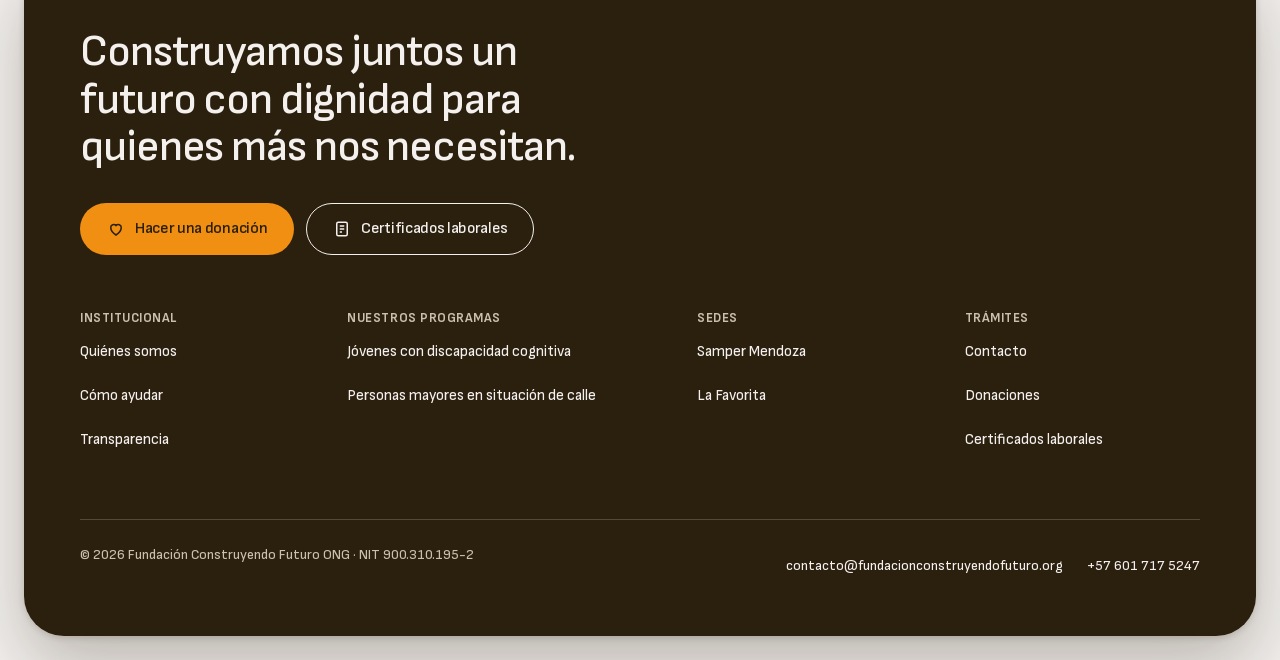
==== commit c31982f9: "v1.5: revisión completa (tono para comunidad y familias, Quiénes somos, donaciones y contacto, fuent" ====
--- a/certificados.html
+++ b/certificados.html
@@ -11,10 +11,16 @@
 <meta property="og:description" content="Solicita en línea tu certificado laboral de la Fundación Construyendo Futuro. Se envía al correo registrado en nómina.">
 <meta property="og:type" content="website">
 <meta property="og:locale" content="es_CO">
-<link rel="icon" href="assets/img/logo-fcf.png">
-<link rel="preconnect" href="https://fonts.googleapis.com">
-<link rel="preconnect" href="https://fonts.gstatic.com" crossorigin>
-<link rel="stylesheet" href="https://fonts.googleapis.com/css2?family=Sofia+Sans:wght@400..800&amp;display=swap">
+<meta property="og:site_name" content="Fundación Construyendo Futuro">
+<meta property="og:url" content="https://gaelserranoaven.github.io/Proyecto-FCF/certificados.html">
+<meta property="og:image" content="https://gaelserranoaven.github.io/Proyecto-FCF/assets/img/compartir.png">
+<meta property="og:image:width" content="1200">
+<meta property="og:image:height" content="630">
+<meta property="og:image:alt" content="Fundación Construyendo Futuro: cada persona merece un lugar donde sentirse cuidada.">
+<meta name="twitter:card" content="summary_large_image">
+<link rel="icon" href="assets/img/icono-48.png" type="image/png" sizes="48x48">
+<link rel="apple-touch-icon" href="assets/img/icono-180.png">
+<link rel="preload" href="assets/fonts/sofia-sans-latin.woff2" as="font" type="font/woff2" crossorigin>
 <link rel="stylesheet" href="assets/css/styles.css">
 <script>document.documentElement.classList.add('js');</script>
 </head>
@@ -38,6 +44,7 @@
           <button class="nav__link" type="button" data-dropdown-btn aria-expanded="false" aria-controls="menu-quienes">Quiénes somos <svg class="nav__chevron" width="14" height="14" viewBox="0 0 24 24" aria-hidden="true" fill="none" stroke="currentColor" stroke-width="2.4"><path d="M6 9l6 6 6-6"/></svg></button>
           <div class="dropdown__menu" id="menu-quienes">
             <a class="dropdown__item" href="index.html#nosotros"><strong>Nuestro propósito</strong><span>A quién acompañamos y por qué</span></a>
+            <a class="dropdown__item" href="quienes-somos.html"><strong>Nuestra historia</strong><span>De dónde venimos y quiénes cuidamos</span></a>
             <a class="dropdown__item" href="transparencia.html"><strong>Transparencia</strong><span>Informes de gestión y política de datos</span></a>
           </div>
         </li>
@@ -51,7 +58,10 @@
         <li><a class="nav__link" href="como-ayudar.html">Cómo ayudar</a></li>
         <li><a class="nav__link" href="sedes.html">Sedes</a></li>
       </ul>
-      <a class="btn btn-primary nav__cta" href="contacto.html">Contáctanos</a>
+      <div class="nav__actions">
+        <a class="btn btn-donate nav__cta" href="donaciones.html"><svg width="18" height="18" viewBox="0 0 24 24" aria-hidden="true" fill="none" stroke="currentColor" stroke-width="2"><path d="M12 20s-7-4.4-7-10a4 4 0 0 1 7-2.6A4 4 0 0 1 19 10c0 5.6-7 10-7 10z"/></svg> Donar</a>
+        <a class="btn btn-primary nav__cta" href="contacto.html">Contáctanos</a>
+      </div>
     </div>
   </nav>
 </header>
@@ -64,7 +74,7 @@
       <span class="eyebrow">Certificados laborales</span>
       <h1 id="h-cert">Solicita tu certificado laboral en línea.</h1>
     </div>
-    <p class="head__aside">Para quienes trabajan o trabajaron con la Fundación.</p>
+    <p class="head__aside">Para quienes trabajan o trabajaron con la fundación.</p>
   </div>
 
   <ol class="three-steps" style="list-style:none;padding:0">
@@ -89,7 +99,7 @@
                 <option value="cc">Cédula de ciudadanía</option>
                 <option value="ce">Cédula de extranjería</option>
                 <option value="pasaporte">Pasaporte</option>
-                <option value="ppt">PPT</option>
+                <option value="ppt">Permiso por Protección Temporal (PPT)</option>
               </select><p class="error" role="alert"></p></div>
             <div class="field"><label for="num-doc">Número de documento</label>
               <input class="input" id="num-doc" name="numero_documento" type="text" inputmode="numeric" data-digits autocomplete="off" placeholder="Solo números" required>
@@ -108,7 +118,7 @@
             </select><p class="error" role="alert"></p></div>
 
           <fieldset class="field">
-            <legend>¿Sigues vinculado?</legend>
+            <legend>¿Trabajas hoy con la fundación?</legend>
             <div class="options"><div class="opt"><input type="radio" id="vinculado-si" name="vinculado" value="si" checked><label for="vinculado-si">Sí, trabajo actualmente</label></div><div class="opt"><input type="radio" id="vinculado-no" name="vinculado" value="no"><label for="vinculado-no">No, ya terminé mi contrato</label></div></div>
           </fieldset>
 
@@ -122,6 +132,7 @@
             <p class="error" role="alert"></p>
           </div>
 
+          <p class="hint field-note">Enviamos el certificado solo al correo que está registrado en nómina.</p>
           <div class="form-actions"><button class="btn btn-primary" type="submit">Solicitar certificado</button></div>
           <p class="form-status" role="status" aria-live="polite"></p>
         </div>
@@ -136,16 +147,14 @@
 
     <div class="aside-cards">
       <div class="info-card info-card--sky" data-reveal>
-        
-        <h3 style="margin-top:6px">Solo al correo de nómina</h3>
+                <h3>Solo al correo de nómina</h3>
         <p>Solo enviamos certificados al correo que está registrado en nómina. Si cambiaste de correo, escríbenos primero.</p>
         <a class="btn btn-outline" href="contacto.html?motivo=otro" style="margin-top:8px">Actualizar mi correo</a>
       </div>
       <div class="info-card" data-reveal>
-        
-        <h3 style="margin-top:6px">¿Dudas?</h3>
+                <h3>¿Dudas?</h3>
         <p>Talento humano: <span class="pendiente">correo o teléfono</span></p>
-        <p>También puedes escribir a <a href="mailto:contacto@fundacionconstruyendofuturo.org">contacto@fundacionconstruyendofuturo.org</a>.</p>
+        <p>También puedes escribir a <a href="mailto:contacto@fundacionconstruyendofuturo.org">contacto<wbr>@fundacionconstruyendofuturo.org</a>.</p>
       </div>
     </div>
   </div>
@@ -166,7 +175,7 @@
     <div class="footer__cols">
       <nav class="footer__col" aria-labelledby="f-inst">
         <h2 id="f-inst">Institucional</h2>
-        <a href="index.html#nosotros">Quiénes somos</a>
+        <a href="quienes-somos.html">Quiénes somos</a>
         <a href="como-ayudar.html">Cómo ayudar</a>
         <a href="transparencia.html">Transparencia</a>
       </nav>
@@ -190,7 +199,7 @@
 
     <div class="footer__legal">
       <span>© 2026 Fundación Construyendo Futuro ONG · NIT 900.310.195-2</span>
-      <span class="contact-links"><a href="mailto:contacto@fundacionconstruyendofuturo.org">contacto@fundacionconstruyendofuturo.org</a><a href="tel:+576017175247">+57 601 717 5247</a></span>
+      <span class="contact-links"><a href="mailto:contacto@fundacionconstruyendofuturo.org">contacto<wbr>@fundacionconstruyendofuturo.org</a><a href="tel:+576017175247">+57 601 717 5247</a></span>
     </div>
   </div>
 </footer>
--- a/assets/css/styles.css
+++ b/assets/css/styles.css
@@ -2,6 +2,26 @@
    Fundación Construyendo Futuro ONG — styles.css
    Sistema de diseño: HANDOFF §3. Solo una fuente: Sofia Sans.
    ========================================================== */
+
+/* ---------- Fuente alojada en el propio sitio (v1.5) ----------
+   Sofia Sans variable (400 a 800). Antes se cargaba desde Google Fonts: ahora el sitio no depende
+   de terceros para mostrarse y el navegador del visitante no contacta a Google. */
+@font-face {
+  font-family: "Sofia Sans";
+  font-style: normal;
+  font-weight: 400 800;
+  font-display: swap;
+  src: url("../fonts/sofia-sans-latin-ext.woff2") format("woff2");
+  unicode-range: U+0100-02BA, U+02BD-02C5, U+02C7-02CC, U+02CE-02D7, U+02DD-02FF, U+0304, U+0308, U+0329, U+1D00-1DBF, U+1E00-1E9F, U+1EF2-1EFF, U+2020, U+20A0-20AB, U+20AD-20C4, U+2113, U+2C60-2C7F, U+A720-A7FF;
+}
+@font-face {
+  font-family: "Sofia Sans";
+  font-style: normal;
+  font-weight: 400 800;
+  font-display: swap;
+  src: url("../fonts/sofia-sans-latin.woff2") format("woff2");
+  unicode-range: U+0000-00FF, U+0131, U+0152-0153, U+02BB-02BC, U+02C6, U+02DA, U+02DC, U+0304, U+0308, U+0329, U+2000-206F, U+20AC, U+2122, U+2191, U+2193, U+2212, U+2215, U+FEFF, U+FFFD;
+}
 
 /* ---------- Tokens ---------- */
 :root {
@@ -389,7 +409,7 @@
 .nav__toggle[aria-expanded="true"] .ico-close { display: block; }
 
 /* Móvil / tablet: menú hamburguesa */
-@media (max-width: 960px) {
+@media (max-width: 1080px) {
   .nav {
     flex-wrap: wrap;
     border-radius: 32px;
@@ -410,7 +430,7 @@
 
   .nav__links { flex-direction: column; align-items: stretch; gap: 0; }
   .nav__link { width: 100%; min-height: 52px; font-size: 1.125rem; justify-content: space-between; }
-  .nav__link:hover, .nav__link[aria-current="page"] { text-decoration: none; }
+  .nav__link:hover { text-decoration: none; }
 
   /* El desplegable pasa a ser un bloque en línea dentro del panel */
   .dropdown__menu {
@@ -430,7 +450,7 @@
 
   .nav__panel .btn { width: 100%; }
 }
-@media (min-width: 961px) {
+@media (min-width: 1081px) {
   .nav__panel { display: contents; }
 }
 
@@ -636,6 +656,28 @@
 .tab:active { transform: scale(.97); }
 @media (hover: hover) and (pointer: fine) {
   .tab:hover { background: var(--canvas-lifted); color: var(--brand-brown); }
+  .tab:hover .tab__arrow { transform: translateY(3px); }
+}
+/* Pestañas: flecha hacia abajo que avisa que llevan a otra parte de la página.
+   Al aparecer, cada pestaña hace un pulso y su flecha baja tres veces, en cascada. */
+.tab { gap: 8px; }
+.tab__arrow { flex: none; color: var(--brand-orange); transition: transform 200ms var(--ease-out); }
+.page-tabs .tab:nth-child(2) { --n: 1; }
+.page-tabs .tab:nth-child(3) { --n: 2; }
+.page-tabs .tab:nth-child(4) { --n: 3; }
+.page-tabs .tab:nth-child(n+5) { --n: 4; }
+.js .page-tabs.is-in .tab { animation: tab-pulse 1100ms var(--ease-out) calc(500ms + var(--n, 0) * 140ms) 2 both; }
+.js .page-tabs.is-in .tab__arrow { animation: tab-bob 900ms var(--ease-out) calc(500ms + var(--n, 0) * 140ms) 3; }
+@keyframes tab-pulse {
+  0% { box-shadow: 0 0 0 0 rgba(240, 143, 18, .45); }
+  100% { box-shadow: 0 0 0 10px rgba(240, 143, 18, 0); }
+}
+@keyframes tab-bob {
+  0%, 100% { transform: none; }
+  40% { transform: translateY(4px); }
+}
+@media (prefers-reduced-motion: reduce) {
+  .js .page-tabs.is-in .tab, .js .page-tabs.is-in .tab__arrow { animation: none; }
 }
 
 
@@ -864,7 +906,6 @@
 .connect__item { display: flex; flex-direction: column; align-items: flex-start; gap: 10px; }
 .connect__node { width: 72px; height: 72px; border-radius: 50%; background: var(--surface); border: 1.5px solid var(--brand-brown); display: flex; align-items: center; justify-content: center; color: var(--brand-brown); box-shadow: 0 0 0 8px var(--canvas); }
 .connect__item--last .connect__node { background: var(--brand-orange); border-color: var(--brand-orange); color: var(--ink); }
-.connect__item h3 { font-size: 1.5rem; }
 .connect__item p { color: var(--muted); font-size: 1rem; flex: 1; }
 .connect__item .btn { margin-top: 6px; min-height: 48px; }
 
@@ -875,6 +916,7 @@
 .map__addr { display: flex; flex-wrap: wrap; align-items: center; gap: 16px 24px; font-size: 1.125rem; }
 .gallery--wide { gap: 28px; margin-top: 40px; }
 .gallery--wide .portrait { width: 200px; height: 200px; }
+@media (max-width: 700px) { .gallery--wide { justify-content: center; } }
 
 /* Texto largo (correos, enlaces) nunca fuerza el ancho de la página */
 main p, main a, main li, main dd, .footer__legal a { overflow-wrap: anywhere; }
@@ -944,3 +986,147 @@
 
 /* Texto al 200 %: una palabra larga puede partirse (con guion) en vez de salirse de la pantalla */
 h1, h2, h3, h4, .footer__claim { hyphens: auto; overflow-wrap: anywhere; }
+
+/* ==========================================================
+   v1.5 — revisión completa (crítica de diseño + estudio de mercado)
+   ========================================================== */
+
+/* ---------- Utilidades ---------- */
+.actions { display: flex; flex-wrap: wrap; gap: 12px; }
+.section--tight { padding-top: 56px; }
+[id] { scroll-margin-top: 24px; }
+.link-arrow { display: inline-flex; align-items: center; gap: 8px; min-height: 44px; font-weight: 600; color: var(--brand-brown); }
+.link-arrow svg { flex: none; transition: transform 200ms var(--ease-out); }
+@media (hover: hover) and (pointer: fine) {
+  .link-arrow:hover svg { transform: translateX(3px); }
+}
+/* Un marcador pendiente nunca baja de 12 px, aunque esté dentro de un texto pequeño */
+.pendiente { font-size: max(.82em, 0.75rem); }
+
+/* ---------- Menú: botón Donar y página actual ---------- */
+.nav__actions { display: flex; align-items: center; gap: 8px; flex: none; }
+.nav__cta { padding: 0 22px; }
+/* Marca dónde estoy también dentro de los desplegables */
+.nav__link[data-here] {
+  color: var(--ink);
+  text-decoration: underline;
+  text-decoration-color: var(--brand-orange);
+  text-decoration-thickness: 2px;
+  text-underline-offset: 8px;
+}
+.dropdown__item[aria-current="page"] { background: var(--canvas); }
+.dropdown__item[aria-current="page"] strong::after {
+  content: "";
+  display: inline-block;
+  width: 8px; height: 8px;
+  margin-left: 8px;
+  border-radius: 50%;
+  background: var(--brand-orange);
+  vertical-align: middle;
+}
+@media (max-width: 1080px) {
+  .nav__actions { flex-direction: column; align-items: stretch; }
+  /* En celular la página actual conserva su subrayado naranja */
+  .nav__link[aria-current="page"], .nav__link[data-here] { text-decoration: underline; text-decoration-color: var(--brand-orange); text-decoration-thickness: 2px; text-underline-offset: 8px; }
+}
+
+/* ---------- Portada: accesos según quién visita ---------- */
+.doors { margin-top: 32px; padding: 0 8px; display: flex; flex-wrap: wrap; align-items: center; gap: 14px 24px; }
+.doors__label { font-size: 1.25rem; line-height: 1.3; font-weight: 600; letter-spacing: -0.02em; }
+.doors__list { list-style: none; margin: 0; padding: 0; display: flex; flex-wrap: wrap; gap: 10px; }
+.tab--go svg { flex: none; transition: transform 200ms var(--ease-out); }
+@media (hover: hover) and (pointer: fine) {
+  .tab--go:hover svg { transform: translateX(3px); }
+}
+.allies { padding: 64px 0 0; }
+
+/* En celular la foto principal manda: las insignias bajan y la foto gana altura,
+   para que cuando llegue la foto real no tapen las caras. */
+@media (max-width: 700px) {
+  .frame__photo { height: auto; aspect-ratio: 4 / 5; min-height: 360px; }
+  .frame__badges { position: static; margin-top: 12px; }
+  .badge-card { display: none; }
+  .doors { padding: 0; }
+  .doors__list { width: 100%; }
+}
+
+/* ---------- Historias ---------- */
+.story { display: grid; grid-template-columns: minmax(0, 340px) minmax(0, 1fr); gap: 48px 72px; align-items: center; }
+.story__media .portrait { width: 100%; aspect-ratio: 1; }
+.story__body { display: flex; flex-direction: column; align-items: flex-start; gap: 20px; }
+.story__body h2 { margin-top: -6px; max-width: 640px; }
+.story__quote { margin: 0; display: flex; flex-direction: column; gap: 14px; }
+.story__mark { color: var(--brand-orange); }
+.story__quote p { font-size: clamp(1.375rem, 2.4vw, 1.75rem); line-height: 1.3; letter-spacing: -0.02em; font-weight: 500; color: var(--ink); max-width: 34ch; }
+.story__quote footer { font-size: 1rem; font-weight: 600; color: var(--muted); }
+.story__note { font-size: 0.9375rem; color: var(--muted); max-width: 56ch; }
+@media (max-width: 800px) {
+  .story { grid-template-columns: 1fr; }
+  .story__media { max-width: 220px; }
+}
+
+/* ---------- Bloques de programa: una sola lista, a lo ancho ---------- */
+.list-card h3 { font-size: 0.9375rem; font-weight: 700; letter-spacing: .04em; text-transform: uppercase; color: var(--brand-brown); margin-bottom: 12px; line-height: 1.3; }
+.list-card--wide { margin-top: 8px; }
+.list-card--wide .checks { display: grid; grid-template-columns: repeat(auto-fit, minmax(min(210px, 100%), 1fr)); gap: 8px 20px; }
+
+/* ---------- Tarjetas informativas ---------- */
+.info-card h2 { font-size: 1.25rem; line-height: 1.2; letter-spacing: -0.02em; }
+.info-card h2.h-card { font-size: clamp(1.625rem, 3vw, 2rem); line-height: 1.12; }
+.info-card:target { box-shadow: 0 0 0 3px var(--brand-orange); }
+.info-card:focus { outline: none; }
+.info-card:focus-visible { outline: 3px solid var(--brand-brown); outline-offset: 3px; }
+.connect__title { font-size: 1.5rem; line-height: 1.2; letter-spacing: -0.02em; }
+
+/* ---------- Sedes: "cómo llegar" es una tarjeta, no una foto que falta ---------- */
+.map { background: var(--surface); min-height: 0; padding: 28px 32px; flex-direction: row; flex-wrap: wrap; justify-content: flex-start; align-items: center; gap: 20px 24px; }
+.map .ico { width: 52px; height: 52px; border-radius: 50%; background: var(--sky-soft); display: flex; align-items: center; justify-content: center; color: var(--brand-brown); flex: none; }
+.map__text { flex: 1 1 240px; min-width: 0; }
+.map__text p { font-size: 1.125rem; font-weight: 500; margin-top: 2px; }
+@media (max-width: 700px) { .map { padding: 24px 22px; } }
+
+/* ---------- Galería del programa de jóvenes: ocupa el ancho ---------- */
+.gallery--wide { display: grid; grid-template-columns: repeat(3, minmax(0, 1fr)); gap: 28px; }
+.gallery--wide figure { width: 100%; }
+.gallery--wide .portrait { width: min(320px, 100%); height: auto; aspect-ratio: 1; }
+@media (max-width: 700px) {
+  .gallery--wide { grid-template-columns: 1fr; justify-items: center; }
+  .gallery--wide .portrait { width: 220px; }
+}
+
+/* ---------- Formularios ---------- */
+.form-lead { color: var(--muted); font-size: 1rem; margin-top: 6px; }
+.field-note { margin-top: 10px; font-size: 0.875rem; color: var(--muted); }
+.field > .hint:empty { display: none; }
+.notice p + p { margin-top: 8px; }
+.notice .actions { margin-top: 16px; }
+.notice:focus { outline: none; }
+.notice:focus-visible { outline: 3px solid var(--brand-brown); outline-offset: 3px; }
+
+/* ---------- Quiénes somos ---------- */
+.steps--years .step__n { font-size: 1.125rem; letter-spacing: -0.02em; }
+.steps--years .step__n .pendiente { font-size: 0.75rem; padding: 1px 6px; }
+.team-note { margin-top: 24px; color: var(--muted); }
+.chips { align-items: center; }
+.panel .head__aside .pendiente { margin-top: 2px; }
+
+/* ---------- Detalles ---------- */
+/* Encabezado cuyo texto lateral es largo o lleva botones: se alinea arriba, no abajo */
+.head--top { align-items: flex-start; }
+.head--top .head__aside { padding-top: 8px; }
+/* El marcador de la historia no hereda el tamaño grande de la cita */
+.story__quote p .pendiente { font-size: 1rem; line-height: 1.4; }
+.ghost-word--right { right: 0; }
+.cta-band .actions .btn { flex: none; }
+
+/* ---------- Impresión y guardar como PDF ----------
+   Las secciones entran con una animación al hacer scroll; al imprimir nadie hace scroll,
+   así que aquí se muestran todas. */
+@media print {
+  .js [data-reveal] { opacity: 1 !important; transform: none !important; transition: none !important; }
+  .js .orbit__path { stroke-dashoffset: 0 !important; transition: none !important; }
+  .nav__toggle, .nav__panel, .skip-link, .sat { display: none !important; }
+  body { background: #fff; }
+  .site-footer { box-shadow: none; }
+  .section { padding-top: 56px; }
+}
